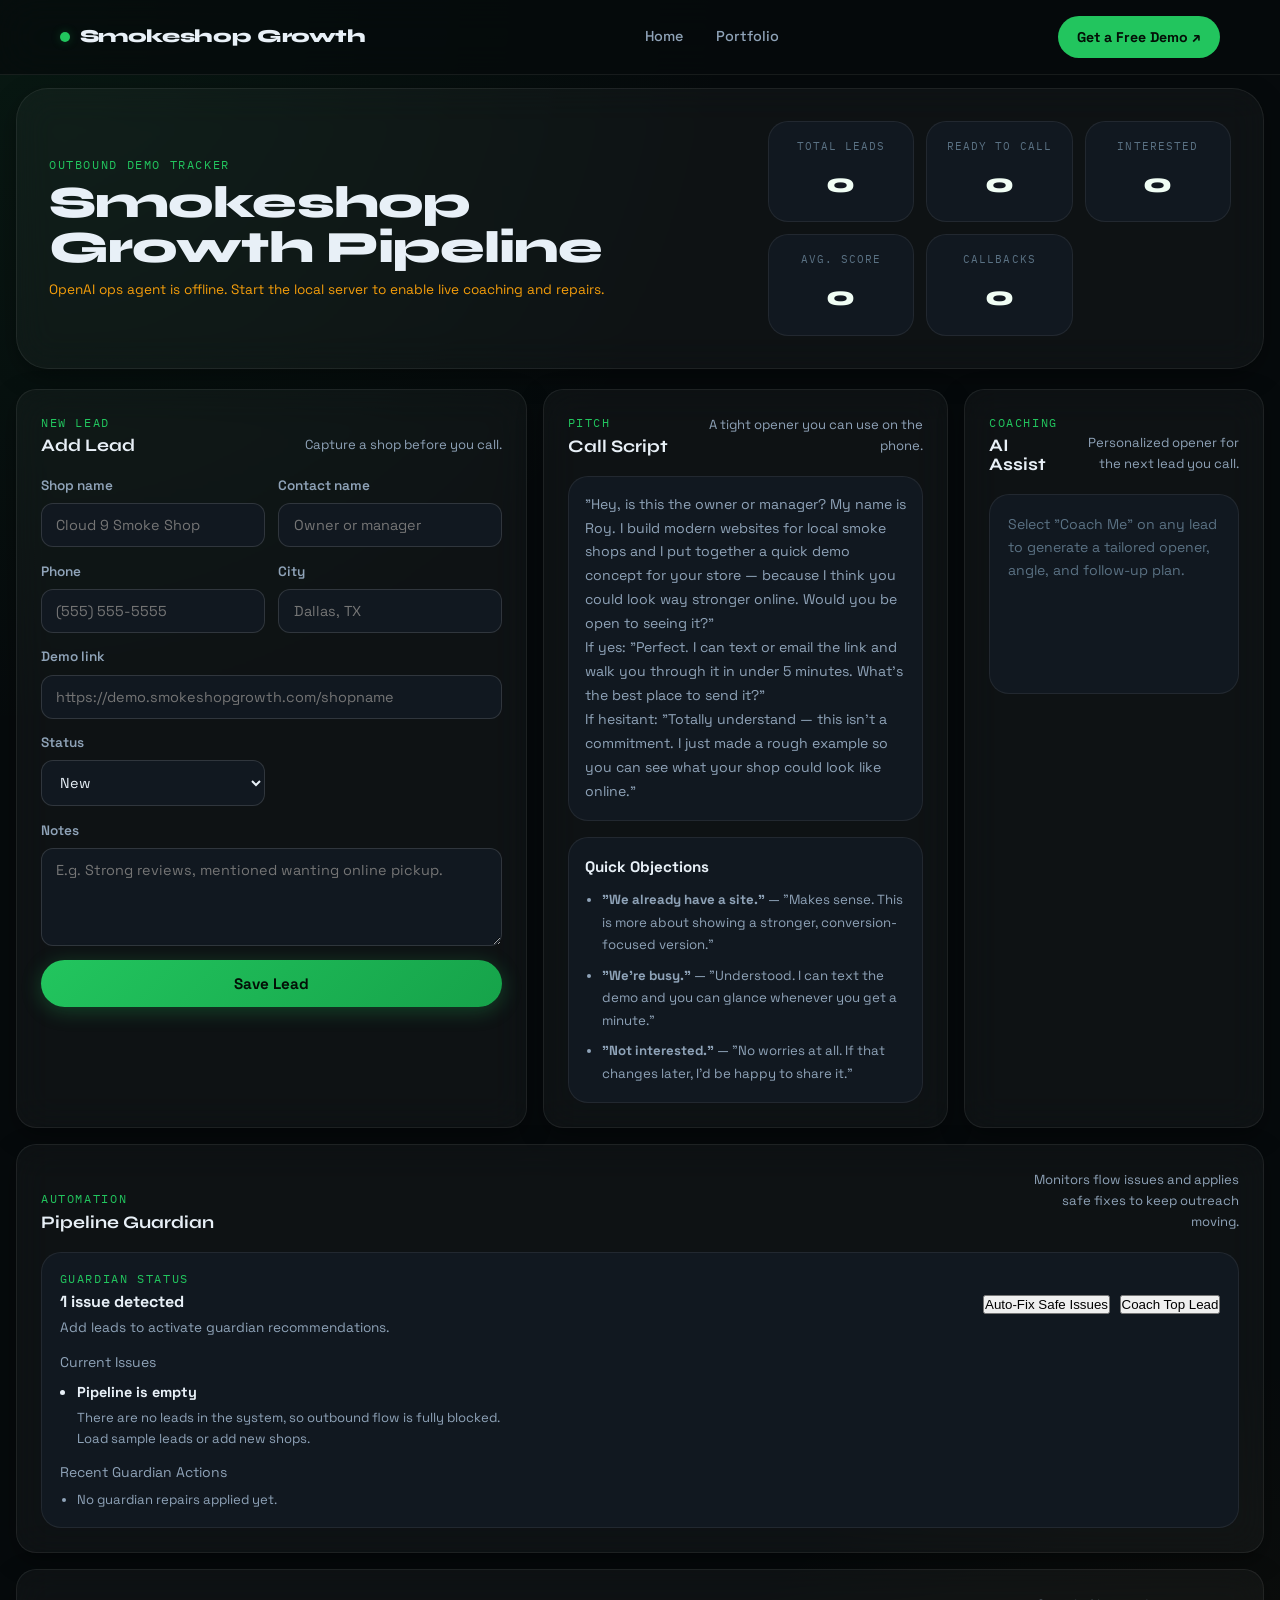
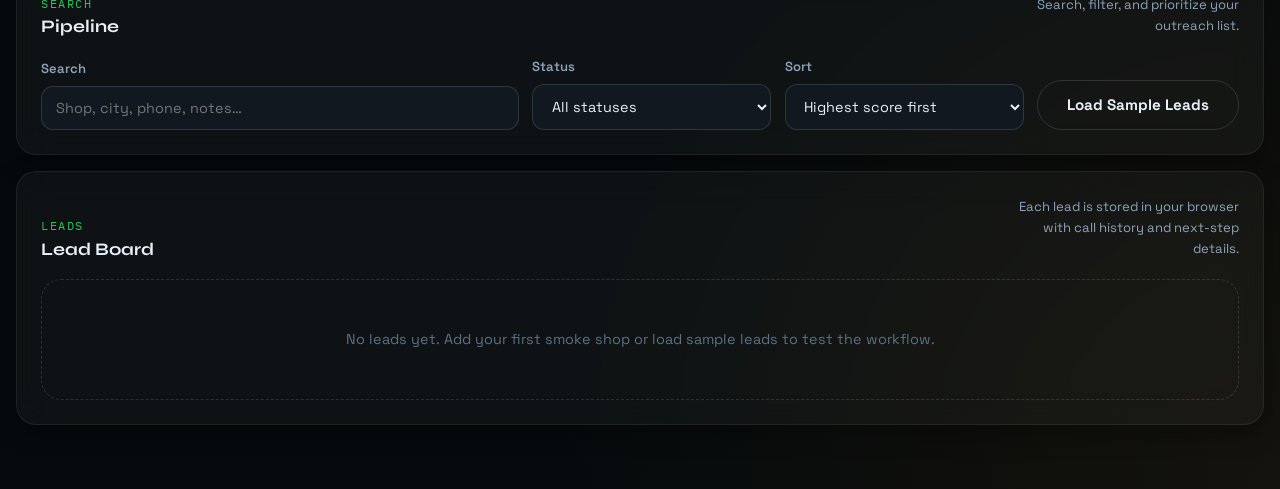
==== pipeline.html @ f9999e14 "Initial commit: Smokeshop Growth website foundation" ====
<!DOCTYPE html>
<html lang="en">
<head>
  <meta charset="UTF-8" />
  <meta name="viewport" content="width=device-width, initial-scale=1.0" />
  <title>Pipeline CRM — Smokeshop Growth</title>
  <meta name="description" content="AI-powered outreach pipeline for smoke shop lead generation. Track leads, log calls, get coaching, and keep your outreach moving." />
  <link rel="preconnect" href="https://fonts.googleapis.com" />
  <link rel="preconnect" href="https://fonts.gstatic.com" crossorigin />
  <link href="https://fonts.googleapis.com/css2?family=Syne:wght@700;800&family=Space+Grotesk:wght@400;500;600;700&family=IBM+Plex+Mono:wght@400;500&display=swap" rel="stylesheet" />
  <link rel="stylesheet" href="./site.css" />
  <link rel="stylesheet" href="./pipeline.css" />
</head>
<body class="pipeline-body">

  <!-- NAV -->
  <nav class="site-nav">
    <div class="container nav-inner">
      <a href="./index.html" class="nav-logo" id="nav-logo">
        <div class="logo-dot"></div>
        Smokeshop Growth
      </a>
      <ul class="nav-links">
        <li><a href="./index.html" id="nav-home">Home</a></li>
        <li><a href="./portfolio.html" id="nav-portfolio">Portfolio</a></li>
      </ul>
      <a href="./index.html#contact" class="nav-cta" id="nav-contact-cta">Get a Free Demo ↗</a>
    </div>
  </nav>

  <div class="pipeline-shell">

    <!-- HEADER / STATS -->
    <header class="pipeline-header glass">
      <div class="pipeline-header-text">
        <p class="eyebrow">Outbound Demo Tracker</p>
        <h1 id="pipeline-title">Smokeshop Growth Pipeline</h1>
        <p class="pipeline-sub" id="ops-agent-status">Track leads, call outcomes, and demo links in one focused workspace.</p>
      </div>
      <div class="hero-stats" id="hero-stats"></div>
    </header>

    <main class="pipeline-layout">

      <!-- ADD LEAD -->
      <section class="p-panel p-panel-form glass" id="panel-add-lead">
        <div class="p-panel-heading">
          <div>
            <p class="eyebrow">New Lead</p>
            <h2>Add Lead</h2>
          </div>
          <p class="p-panel-desc">Capture a shop before you call.</p>
        </div>
        <form id="lead-form" class="lead-form">
          <label>
            Shop name
            <input name="name" type="text" placeholder="Cloud 9 Smoke Shop" required />
          </label>
          <label>
            Contact name
            <input name="contact" type="text" placeholder="Owner or manager" />
          </label>
          <label>
            Phone
            <input name="phone" type="tel" placeholder="(555) 555-5555" required />
          </label>
          <label>
            City
            <input name="city" type="text" placeholder="Dallas, TX" />
          </label>
          <label class="full-col">
            Demo link
            <input name="demoUrl" type="url" placeholder="https://demo.smokeshopgrowth.com/shopname" />
          </label>
          <label>
            Status
            <select name="status">
              <option value="new">New</option>
              <option value="ready-to-call">Ready to Call</option>
              <option value="interested">Interested</option>
              <option value="callback">Callback</option>
              <option value="not-interested">Not Interested</option>
            </select>
          </label>
          <label class="full-col">
            Notes
            <textarea name="notes" rows="4" placeholder="E.g. Strong reviews, mentioned wanting online pickup."></textarea>
          </label>
          <button type="submit" class="btn btn-primary full-col" id="save-lead-btn">Save Lead</button>
        </form>
      </section>

      <!-- CALL SCRIPT -->
      <section class="p-panel p-panel-script glass" id="panel-script">
        <div class="p-panel-heading">
          <div>
            <p class="eyebrow">Pitch</p>
            <h2>Call Script</h2>
          </div>
          <p class="p-panel-desc">A tight opener you can use on the phone.</p>
        </div>
        <div class="script-card">
          <p>"Hey, is this the owner or manager? My name is Roy. I build modern websites for local smoke shops and I put together a quick demo concept for your store — because I think you could look way stronger online. Would you be open to seeing it?"</p>
          <p>If yes: "Perfect. I can text or email the link and walk you through it in under 5 minutes. What's the best place to send it?"</p>
          <p>If hesitant: "Totally understand — this isn't a commitment. I just made a rough example so you can see what your shop could look like online."</p>
        </div>
        <div class="objections-card">
          <h3>Quick Objections</h3>
          <ul>
            <li><strong>"We already have a site."</strong> — "Makes sense. This is more about showing a stronger, conversion-focused version."</li>
            <li><strong>"We're busy."</strong> — "Understood. I can text the demo and you can glance whenever you get a minute."</li>
            <li><strong>"Not interested."</strong> — "No worries at all. If that changes later, I'd be happy to share it."</li>
          </ul>
        </div>
      </section>

      <!-- AI ASSIST -->
      <section class="p-panel p-panel-ai glass" id="panel-ai">
        <div class="p-panel-heading">
          <div>
            <p class="eyebrow">Coaching</p>
            <h2>AI Assist</h2>
          </div>
          <p class="p-panel-desc">Personalized opener for the next lead you call.</p>
        </div>
        <div id="ai-assistant" class="assistant-card">
          <div class="assistant-empty">Select "Coach Me" on any lead to get a tailored opener, angle, and follow-up plan.</div>
        </div>
      </section>

      <!-- GUARDIAN -->
      <section class="p-panel p-panel-guardian glass" id="panel-guardian">
        <div class="p-panel-heading">
          <div>
            <p class="eyebrow">Automation</p>
            <h2>Pipeline Guardian</h2>
          </div>
          <p class="p-panel-desc">Monitors flow issues and applies safe fixes to keep outreach moving.</p>
        </div>
        <div id="guardian-panel" class="guardian-card">
          <div class="assistant-empty">The guardian scans for blocked leads, weak records, and stale follow-ups.</div>
        </div>
      </section>

      <!-- FILTERS -->
      <section class="p-panel p-panel-filters glass" id="panel-filters">
        <div class="p-panel-heading">
          <div>
            <p class="eyebrow">Search</p>
            <h2>Pipeline</h2>
          </div>
          <p class="p-panel-desc">Search, filter, and prioritize your outreach list.</p>
        </div>
        <div class="p-toolbar">
          <label class="search-label">
            <span>Search</span>
            <input id="search-input" type="search" placeholder="Shop, city, phone, notes…" />
          </label>
          <label>
            <span>Status</span>
            <select id="status-filter">
              <option value="all">All statuses</option>
              <option value="new">New</option>
              <option value="ready-to-call">Ready to Call</option>
              <option value="interested">Interested</option>
              <option value="callback">Callback</option>
              <option value="not-interested">Not Interested</option>
            </select>
          </label>
          <label>
            <span>Sort</span>
            <select id="sort-order">
              <option value="score">Highest score first</option>
              <option value="newest">Newest first</option>
              <option value="oldest">Oldest first</option>
              <option value="name">Name A-Z</option>
            </select>
          </label>
          <button id="seed-demo-data" class="btn btn-outline" type="button" id="load-samples-btn">Load Sample Leads</button>
        </div>
      </section>

      <!-- LEAD BOARD -->
      <section class="p-panel p-panel-table glass" id="panel-board">
        <div class="p-panel-heading">
          <div>
            <p class="eyebrow">Leads</p>
            <h2>Lead Board</h2>
          </div>
          <p class="p-panel-desc">Each lead is stored in your browser with call history and next-step details.</p>
        </div>
        <div id="empty-state" class="empty-state" hidden>
          No leads yet. Add your first smoke shop or load sample leads to test the workflow.
        </div>
        <div id="lead-list" class="lead-list"></div>
      </section>

    </main>
  </div>

  <!-- Lead card template -->
  <template id="lead-card-template">
    <article class="lead-card glass">
      <div class="lead-main">
        <div>
          <div class="lead-title-row">
            <h3 class="lead-name"></h3>
            <span class="status-pill"></span>
            <span class="score-pill"></span>
          </div>
          <p class="lead-meta"></p>
        </div>
        <div class="lead-actions">
          <button class="btn btn-outline btn-sm lead-coach" type="button">Coach Me</button>
          <button class="btn btn-ghost-danger btn-sm lead-delete" type="button">Delete</button>
        </div>
      </div>
      <div class="lead-grid">
        <div>
          <p class="p-label">Contact</p>
          <p class="lead-contact"></p>
        </div>
        <div>
          <p class="p-label">Phone</p>
          <p class="lead-phone"></p>
        </div>
        <div>
          <p class="p-label">Demo</p>
          <p class="lead-demo"></p>
        </div>
        <div>
          <p class="p-label">Created</p>
          <p class="lead-created"></p>
        </div>
      </div>
      <label>
        Update status
        <select class="lead-status-select">
          <option value="new">New</option>
          <option value="ready-to-call">Ready to Call</option>
          <option value="interested">Interested</option>
          <option value="callback">Callback</option>
          <option value="not-interested">Not Interested</option>
        </select>
      </label>
      <label>
        Call note
        <textarea class="lead-log-input" rows="3" placeholder="What happened on the latest call?"></textarea>
      </label>
      <button class="btn btn-primary btn-sm lead-log-save" type="button">Save Call Update</button>
      <div class="notes-block">
        <p class="p-label">Notes</p>
        <p class="lead-notes"></p>
      </div>
      <div class="score-block">
        <p class="p-label">Score Drivers</p>
        <ul class="lead-score-reasons"></ul>
      </div>
      <div class="repair-block">
        <p class="p-label">Guardian Recommendations</p>
        <ul class="lead-repair-list"></ul>
      </div>
      <div class="history-block">
        <p class="p-label">Call History</p>
        <ul class="lead-history"></ul>
      </div>
    </article>
  </template>

  <script src="./pipeline.js"></script>
</body>
</html>
---- site.css ----
/* ============================================================
   smokeshopgrowth.com — Site Design System
   Dark mode, emerald-green + amber accent palette
   ============================================================ */

@import url('https://fonts.googleapis.com/css2?family=Syne:wght@700;800&family=Space+Grotesk:wght@400;500;600;700&family=IBM+Plex+Mono:wght@400;500&display=swap');

:root {
  /* Palette */
  --bg:          #060a0c;
  --surface:     #0d1117;
  --surface-2:   #111820;
  --surface-3:   #161e29;
  --line:        rgba(255,255,255,0.07);
  --line-strong: rgba(255,255,255,0.13);

  /* Text */
  --text:        #e8f0f7;
  --text-2:      #8fa3b8;
  --text-3:      #5a7183;

  /* Accents */
  --green:       #22c55e;
  --green-dim:   rgba(34,197,94,0.14);
  --green-glow:  rgba(34,197,94,0.28);
  --amber:       #f59e0b;
  --amber-dim:   rgba(245,158,11,0.14);
  --amber-glow:  rgba(245,158,11,0.28);
  --red-dim:     rgba(239,68,68,0.14);

  /* Radii / Shadow */
  --radius-sm:   12px;
  --radius:      20px;
  --radius-lg:   32px;
  --shadow:      0 24px 60px rgba(0,0,0,0.5);
  --shadow-sm:   0 8px 24px rgba(0,0,0,0.35);
}

/* ── Reset ──────────────────────────────────────────────── */
*, *::before, *::after { box-sizing: border-box; margin: 0; padding: 0; }

html { scroll-behavior: smooth; }

body {
  font-family: 'Space Grotesk', sans-serif;
  background: var(--bg);
  color: var(--text);
  min-height: 100vh;
  line-height: 1.6;
  -webkit-font-smoothing: antialiased;
}

a { color: inherit; text-decoration: none; }
img { display: block; max-width: 100%; height: auto; }

/* ── Typography ─────────────────────────────────────────── */
.eyebrow {
  font-family: 'IBM Plex Mono', monospace;
  font-size: 0.72rem;
  letter-spacing: 0.14em;
  text-transform: uppercase;
  color: var(--green);
}

h1 { font-family: 'Syne', sans-serif; font-weight: 800; line-height: 1.0; }
h2 { font-family: 'Syne', sans-serif; font-weight: 700; line-height: 1.08; }
h3 { font-family: 'Space Grotesk', sans-serif; font-weight: 700; }

/* ── Layout helpers ─────────────────────────────────────── */
.container {
  width: min(1160px, calc(100% - 2.5rem));
  margin: 0 auto;
}

/* ── Shared Nav ─────────────────────────────────────────── */
.site-nav {
  position: fixed;
  top: 0; left: 0; right: 0;
  z-index: 100;
  padding: 1rem 0;
  background: rgba(6,10,12,0.72);
  backdrop-filter: blur(22px);
  -webkit-backdrop-filter: blur(22px);
  border-bottom: 1px solid var(--line);
  transition: background 0.3s;
}

.nav-inner {
  display: flex;
  align-items: center;
  justify-content: space-between;
  gap: 1rem;
}

.nav-logo {
  display: flex;
  align-items: center;
  gap: 0.6rem;
  font-family: 'Syne', sans-serif;
  font-weight: 800;
  font-size: 1.15rem;
  letter-spacing: -0.02em;
}

.nav-logo .logo-dot {
  width: 10px; height: 10px;
  border-radius: 50%;
  background: var(--green);
  box-shadow: 0 0 10px var(--green-glow);
  animation: pulse 2.4s ease-in-out infinite;
}

@keyframes pulse {
  0%, 100% { box-shadow: 0 0 8px var(--green-glow); }
  50%       { box-shadow: 0 0 20px var(--green), 0 0 40px var(--green-glow); }
}

.nav-links {
  display: flex;
  align-items: center;
  gap: 0.25rem;
  list-style: none;
}

.nav-links a {
  display: block;
  padding: 0.5rem 0.9rem;
  font-size: 0.9rem;
  font-weight: 500;
  color: var(--text-2);
  border-radius: var(--radius-sm);
  transition: color 0.2s, background 0.2s;
}

.nav-links a:hover,
.nav-links a.active {
  color: var(--text);
  background: var(--line);
}

.nav-cta {
  display: inline-flex;
  align-items: center;
  gap: 0.4rem;
  padding: 0.6rem 1.2rem;
  background: var(--green);
  color: #030f06 !important;
  font-weight: 700;
  font-size: 0.88rem;
  border-radius: 999px;
  transition: transform 0.18s ease, box-shadow 0.18s ease;
}

.nav-cta:hover {
  transform: translateY(-1px);
  box-shadow: 0 6px 22px var(--green-glow);
}

/* ── Shared Buttons ─────────────────────────────────────── */
.btn {
  display: inline-flex;
  align-items: center;
  justify-content: center;
  gap: 0.5rem;
  padding: 0.9rem 1.8rem;
  border-radius: 999px;
  font-family: 'Space Grotesk', sans-serif;
  font-weight: 700;
  font-size: 0.95rem;
  cursor: pointer;
  border: none;
  transition: transform 0.18s ease, box-shadow 0.18s ease, opacity 0.18s ease;
}

.btn:hover { transform: translateY(-2px); }

.btn-primary {
  background: linear-gradient(135deg, var(--green), #16a34a);
  color: #030f06;
  box-shadow: 0 4px 20px var(--green-glow);
}

.btn-primary:hover { box-shadow: 0 8px 32px var(--green); }

.btn-outline {
  background: transparent;
  color: var(--text);
  border: 1px solid var(--line-strong);
}

.btn-outline:hover { background: var(--line); }

.btn-amber {
  background: linear-gradient(135deg, var(--amber), #d97706);
  color: #1a0900;
  box-shadow: 0 4px 20px var(--amber-glow);
}

.btn-amber:hover { box-shadow: 0 8px 32px var(--amber); }

/* ── Glass card ─────────────────────────────────────────── */
.glass {
  background: rgba(255,255,255,0.035);
  border: 1px solid var(--line);
  backdrop-filter: blur(18px);
  -webkit-backdrop-filter: blur(18px);
  border-radius: var(--radius);
  box-shadow: var(--shadow-sm);
}

/* ── Gradient noise hero ─────────────────────────────────── */
.hero-bg {
  position: absolute;
  inset: 0;
  overflow: hidden;
  pointer-events: none;
  z-index: 0;
  opacity: 0.7;
}

.hero-bg::before {
  content: '';
  position: absolute;
  width: 1200px; height: 1200px;
  top: -400px; left: -300px;
  background: radial-gradient(circle, rgba(34,197,94,0.25) 0%, transparent 60%);
  animation: drift 20s ease-in-out infinite alternate;
}

.hero-bg::after {
  content: '';
  position: absolute;
  width: 900px; height: 900px;
  bottom: -300px; right: -200px;
  background: radial-gradient(circle, rgba(245,158,11,0.18) 0%, transparent 65%);
  animation: drift-reverse 24s ease-in-out infinite alternate-reverse;
}

@keyframes drift {
  from { transform: translate(0, 0) scale(1); }
  to   { transform: translate(80px, 60px) scale(1.15); }
}

@keyframes drift-reverse {
  from { transform: translate(0, 0) scale(1); }
  to   { transform: translate(-80px, -60px) scale(1.1); }
}

/* ── Shared section titles ──────────────────────────────── */
.section-title {
  text-align: center;
  margin-bottom: 3.5rem;
}

.section-title .eyebrow { margin-bottom: 0.75rem; }
.section-title h2 { font-size: clamp(2rem, 3.5vw, 3rem); margin-bottom: 1rem; }

.section-title p {
  font-size: 1.05rem;
  color: var(--text-2);
  max-width: 54ch;
  margin: 0 auto;
}

/* ── Shared footer ──────────────────────────────────────── */
.site-footer {
  border-top: 1px solid var(--line);
  padding: 2.5rem 0;
  margin-top: 5rem;
}

.footer-inner {
  display: flex;
  align-items: center;
  justify-content: space-between;
  gap: 1rem;
  flex-wrap: wrap;
}

.footer-copy { font-size: 0.85rem; color: var(--text-3); }

.footer-links {
  display: flex;
  gap: 1.5rem;
  list-style: none;
}

.footer-links a {
  font-size: 0.85rem;
  color: var(--text-2);
  transition: color 0.2s;
}

.footer-links a:hover { color: var(--green); }

/* ── Reveal animation ───────────────────────────────────── */
.reveal {
  opacity: 0;
  transform: translateY(28px);
  transition: opacity 0.65s ease, transform 0.65s ease;
}

.reveal.visible {
  opacity: 1;
  transform: translateY(0);
}

/* ── Responsive nav ─────────────────────────────────────── */
@media (max-width: 640px) {
  .nav-links { display: none; }
}
---- pipeline.css ----
/* ── Pipeline page override layout ──────────────────────── */
.pipeline-body {
  background:
    radial-gradient(circle at top left, rgba(34,197,94,0.08), transparent 30%),
    radial-gradient(circle at bottom right, rgba(245,158,11,0.06), transparent 30%),
    var(--bg);
}

.pipeline-shell {
  width: min(1280px, calc(100% - 2rem));
  margin: 0 auto;
  padding: 5.5rem 0 4rem;
}

/* ── Header ─────────────────────────────────────────────── */
.pipeline-header {
  display: grid;
  grid-template-columns: 1.5fr 1fr;
  gap: 1.5rem;
  align-items: center;
  padding: 2rem 2rem;
  border-radius: var(--radius-lg);
  margin-bottom: 1.25rem;
}

.pipeline-header-text .eyebrow { margin-bottom: 0.4rem; }

.pipeline-header-text h1 {
  font-size: clamp(1.8rem, 3.5vw, 2.8rem);
  letter-spacing: -0.02em;
  margin-bottom: 0.5rem;
}

.pipeline-sub {
  font-size: 0.9rem;
  color: var(--text-2);
}

.ops-status { font-size: 0.85rem; }
.ops-status[data-tone="live"]     { color: var(--green); }
.ops-status[data-tone="fallback"] { color: var(--amber); }
.ops-status[data-tone="error"]    { color: #f87171; }

/* Stats */
.hero-stats {
  display: grid;
  grid-template-columns: repeat(3, 1fr);
  gap: 0.75rem;
}

.stat {
  background: var(--surface-2);
  border: 1px solid var(--line);
  border-radius: var(--radius);
  padding: 1rem;
  text-align: center;
}

.stat dt {
  font-family: 'IBM Plex Mono', monospace;
  font-size: 0.68rem;
  letter-spacing: 0.1em;
  text-transform: uppercase;
  color: var(--text-3);
  margin-bottom: 0.4rem;
}

.stat dd {
  margin: 0;
  font-size: 1.7rem;
  font-weight: 800;
  font-family: 'Syne', sans-serif;
  color: #f0fdf4;
  -webkit-text-fill-color: #f0fdf4;
}

/* ── Layout grid ─────────────────────────────────────────── */
.pipeline-layout {
  display: grid;
  grid-template-columns: repeat(12, 1fr);
  gap: 1rem;
}

/* ── Panel shared ────────────────────────────────────────── */
.p-panel {
  padding: 1.5rem;
  border-radius: var(--radius);
}

.p-panel-heading {
  display: flex;
  align-items: flex-end;
  justify-content: space-between;
  gap: 1rem;
  margin-bottom: 1.25rem;
}

.p-panel-heading .eyebrow { margin-bottom: 0.25rem; }
.p-panel-heading h2 { font-size: 1.1rem; margin: 0; }

.p-panel-desc {
  font-size: 0.82rem;
  color: var(--text-2);
  max-width: 28ch;
  text-align: right;
  margin: 0;
}

/* Column spans */
.p-panel-form     { grid-column: span 5; }
.p-panel-script   { grid-column: span 4; }
.p-panel-ai       { grid-column: span 3; }
.p-panel-guardian { grid-column: 1 / -1; }
.p-panel-filters  { grid-column: 1 / -1; }
.p-panel-table    { grid-column: 1 / -1; }

/* ── Form ────────────────────────────────────────────────── */
.lead-form {
  display: grid;
  grid-template-columns: repeat(2, 1fr);
  gap: 0.85rem;
}

.full-col { grid-column: 1 / -1; }

.lead-form label,
.p-panel label {
  display: grid;
  gap: 0.4rem;
  font-size: 0.85rem;
  font-weight: 600;
  color: var(--text-2);
}

.lead-form input,
.lead-form select,
.lead-form textarea,
.p-toolbar input,
.p-toolbar select,
.lead-card input,
.lead-card select,
.lead-card textarea {
  font-family: 'Space Grotesk', sans-serif;
  font-size: 0.9rem;
  width: 100%;
  padding: 0.75rem 0.9rem;
  background: var(--surface-2);
  border: 1px solid var(--line-strong);
  border-radius: var(--radius-sm);
  color: var(--text);
  transition: border-color 0.2s, box-shadow 0.2s;
}

.lead-form input:focus,
.lead-form select:focus,
.lead-form textarea:focus,
.p-toolbar input:focus,
.p-toolbar select:focus,
.lead-card input:focus,
.lead-card select:focus,
.lead-card textarea:focus {
  outline: none;
  border-color: var(--green);
  box-shadow: 0 0 0 3px var(--green-dim);
}

/* ── Script card ─────────────────────────────────────────── */
.script-card,
.objections-card {
  background: var(--surface-2);
  border: 1px solid var(--line);
  border-radius: var(--radius);
  padding: 1rem;
  font-size: 0.88rem;
  color: var(--text-2);
  line-height: 1.7;
}

.objections-card {
  margin-top: 1rem;
}

.objections-card h3 {
  font-size: 0.95rem;
  color: var(--text);
  margin-bottom: 0.6rem;
}

.objections-card ul {
  padding-left: 1.1rem;
  display: grid;
  gap: 0.5rem;
  margin: 0;
}

.objections-card li { font-size: 0.83rem; }

/* ── Assistant ───────────────────────────────────────────── */
.assistant-card {
  background: var(--surface-2);
  border: 1px solid var(--line);
  border-radius: var(--radius);
  padding: 1.1rem;
  min-height: 200px;
  display: grid;
  gap: 0.75rem;
  align-content: start;
}

.guardian-card {
  background: var(--surface-2);
  border: 1px solid var(--line);
  border-radius: var(--radius);
  padding: 1.1rem;
  display: grid;
  gap: 0.75rem;
}

.assistant-empty {
  color: var(--text-3);
  font-size: 0.88rem;
  line-height: 1.65;
}

.assistant-block {
  display: grid;
  gap: 0.35rem;
}

.assistant-block p { color: var(--text-2); font-size: 0.875rem; margin: 0; }

.assistant-kicker {
  display: flex;
  justify-content: space-between;
  gap: 0.75rem;
  align-items: center;
  flex-wrap: wrap;
}

.assistant-title { margin-bottom: 0.2rem; font-size: 1rem !important; }

.assistant-list {
  padding-left: 1.1rem;
  margin: 0;
  display: grid;
  gap: 0.4rem;
}

.assistant-list li { font-size: 0.85rem; color: var(--text-2); }

/* Labels */
.p-label {
  font-family: 'IBM Plex Mono', monospace;
  font-size: 0.68rem;
  letter-spacing: 0.1em;
  text-transform: uppercase;
  color: var(--text-3);
  margin-bottom: 0.2rem !important;
}

/* ── Guardian ────────────────────────────────────────────── */
.guardian-header {
  display: flex;
  justify-content: space-between;
  gap: 1rem;
  flex-wrap: wrap;
  align-items: center;
}

.guardian-meta { color: var(--text-2); font-size: 0.85rem; }
.guardian-actions { display: flex; gap: 0.6rem; flex-wrap: wrap; }

.guardian-list,
.guardian-recent,
.lead-repair-list {
  padding-left: 1.1rem;
  display: grid;
  gap: 0.4rem;
  margin: 0;
}

.guardian-item strong { display: block; font-size: 0.9rem; margin-bottom: 0.15rem; }
.guardian-item span   { display: block; font-size: 0.82rem; color: var(--text-2); }
.guardian-recent li   { font-size: 0.82rem; color: var(--text-2); }

/* ── Toolbar ─────────────────────────────────────────────── */
.p-toolbar {
  display: grid;
  grid-template-columns: 2fr 1fr 1fr auto;
  gap: 0.85rem;
  align-items: end;
}

.p-toolbar label {
  display: grid;
  gap: 0.4rem;
  font-size: 0.82rem;
  font-weight: 600;
  color: var(--text-2);
}

.search-label span { display: block; }

/* ── Lead list ───────────────────────────────────────────── */
.lead-list { display: grid; gap: 0.85rem; }

.lead-card {
  display: grid;
  gap: 0.85rem;
  padding: 1.25rem;
  border-radius: var(--radius);
  animation: rise 300ms ease;
}

@keyframes rise {
  from { opacity: 0; transform: translateY(8px); }
  to   { opacity: 1; transform: translateY(0); }
}

.lead-main {
  display: flex;
  justify-content: space-between;
  gap: 1rem;
  align-items: flex-start;
}

.lead-title-row {
  display: flex;
  gap: 0.6rem;
  align-items: center;
  flex-wrap: wrap;
}

.lead-name { margin: 0; font-size: 1rem; }

.lead-meta,
.lead-contact,
.lead-phone,
.lead-demo,
.lead-created,
.lead-notes { color: var(--text-2); font-size: 0.85rem; margin: 0; }

.lead-demo a { color: var(--green); }

.lead-grid {
  display: grid;
  grid-template-columns: repeat(4, 1fr);
  gap: 0.75rem;
}

.lead-actions { display: flex; gap: 0.5rem; flex-shrink: 0; }

/* Pill badges */
.status-pill {
  display: inline-flex;
  align-items: center;
  padding: 0.28rem 0.7rem;
  border-radius: 999px;
  font-size: 0.72rem;
  font-weight: 700;
  font-family: 'IBM Plex Mono', monospace;
  background: var(--green-dim);
  color: var(--green);
}

.status-pill[data-tone="interested"]    { background: rgba(139,92,246,0.15); color: #a78bfa; }
.status-pill[data-tone="not-interested"]{ background: rgba(239,68,68,0.12); color: #f87171; }
.status-pill[data-tone="callback"]      { background: var(--amber-dim); color: var(--amber); }
.status-pill[data-tone="new"]           { background: var(--line); color: var(--text-2); }
.status-pill[data-tone="ready-to-call"] { background: var(--green-dim); color: var(--green); }

.score-pill {
  display: inline-flex;
  align-items: center;
  padding: 0.28rem 0.7rem;
  border-radius: 999px;
  font-size: 0.72rem;
  font-weight: 700;
  font-family: 'IBM Plex Mono', monospace;
  background: var(--line);
  color: var(--text-2);
}

/* Sub-buttons in pipeline */
.btn-sm {
  padding: 0.55rem 1rem;
  font-size: 0.82rem;
}

.btn-ghost-danger {
  background: rgba(239,68,68,0.1);
  color: #f87171;
  border: 1px solid rgba(239, 68, 68, 0.2);
  border-radius: 999px;
}

.btn-ghost-danger:hover {
  background: rgba(239,68,68,0.18);
}

/* Score/notes/history blocks */
.notes-block,
.score-block,
.repair-block,
.history-block {
  background: var(--surface-2);
  border: 1px solid var(--line);
  border-radius: var(--radius-sm);
  padding: 0.85rem;
}

.lead-score-reasons,
.lead-repair-list,
.lead-history {
  padding-left: 1.1rem;
  display: grid;
  gap: 0.35rem;
  margin: 0;
}

.lead-score-reasons li,
.lead-repair-list li,
.lead-history li { font-size: 0.82rem; color: var(--text-2); }

/* Empty state */
.empty-state {
  text-align: center;
  padding: 3rem;
  color: var(--text-3);
  font-size: 0.9rem;
  border: 1px dashed var(--line-strong);
  border-radius: var(--radius);
}

/* ── Responsive ──────────────────────────────────────────── */
@media (max-width: 1100px) {
  .pipeline-header { grid-template-columns: 1fr; }
  .hero-stats { grid-template-columns: repeat(5, 1fr); }
  .p-panel-form   { grid-column: span 6; }
  .p-panel-script { grid-column: span 6; }
  .p-panel-ai     { grid-column: 1 / -1; }
}

@media (max-width: 768px) {
  .pipeline-shell { padding: 5rem 0 3rem; }
  .hero-stats { grid-template-columns: repeat(3, 1fr); }
  .lead-form  { grid-template-columns: 1fr; }
  .lead-grid  { grid-template-columns: repeat(2, 1fr); }
  .p-toolbar  { grid-template-columns: 1fr; }
  .p-panel-form,
  .p-panel-script,
  .p-panel-ai { grid-column: 1 / -1; }
}

@media (max-width: 480px) {
  .hero-stats { grid-template-columns: repeat(2, 1fr); }
  .lead-grid  { grid-template-columns: 1fr; }
}
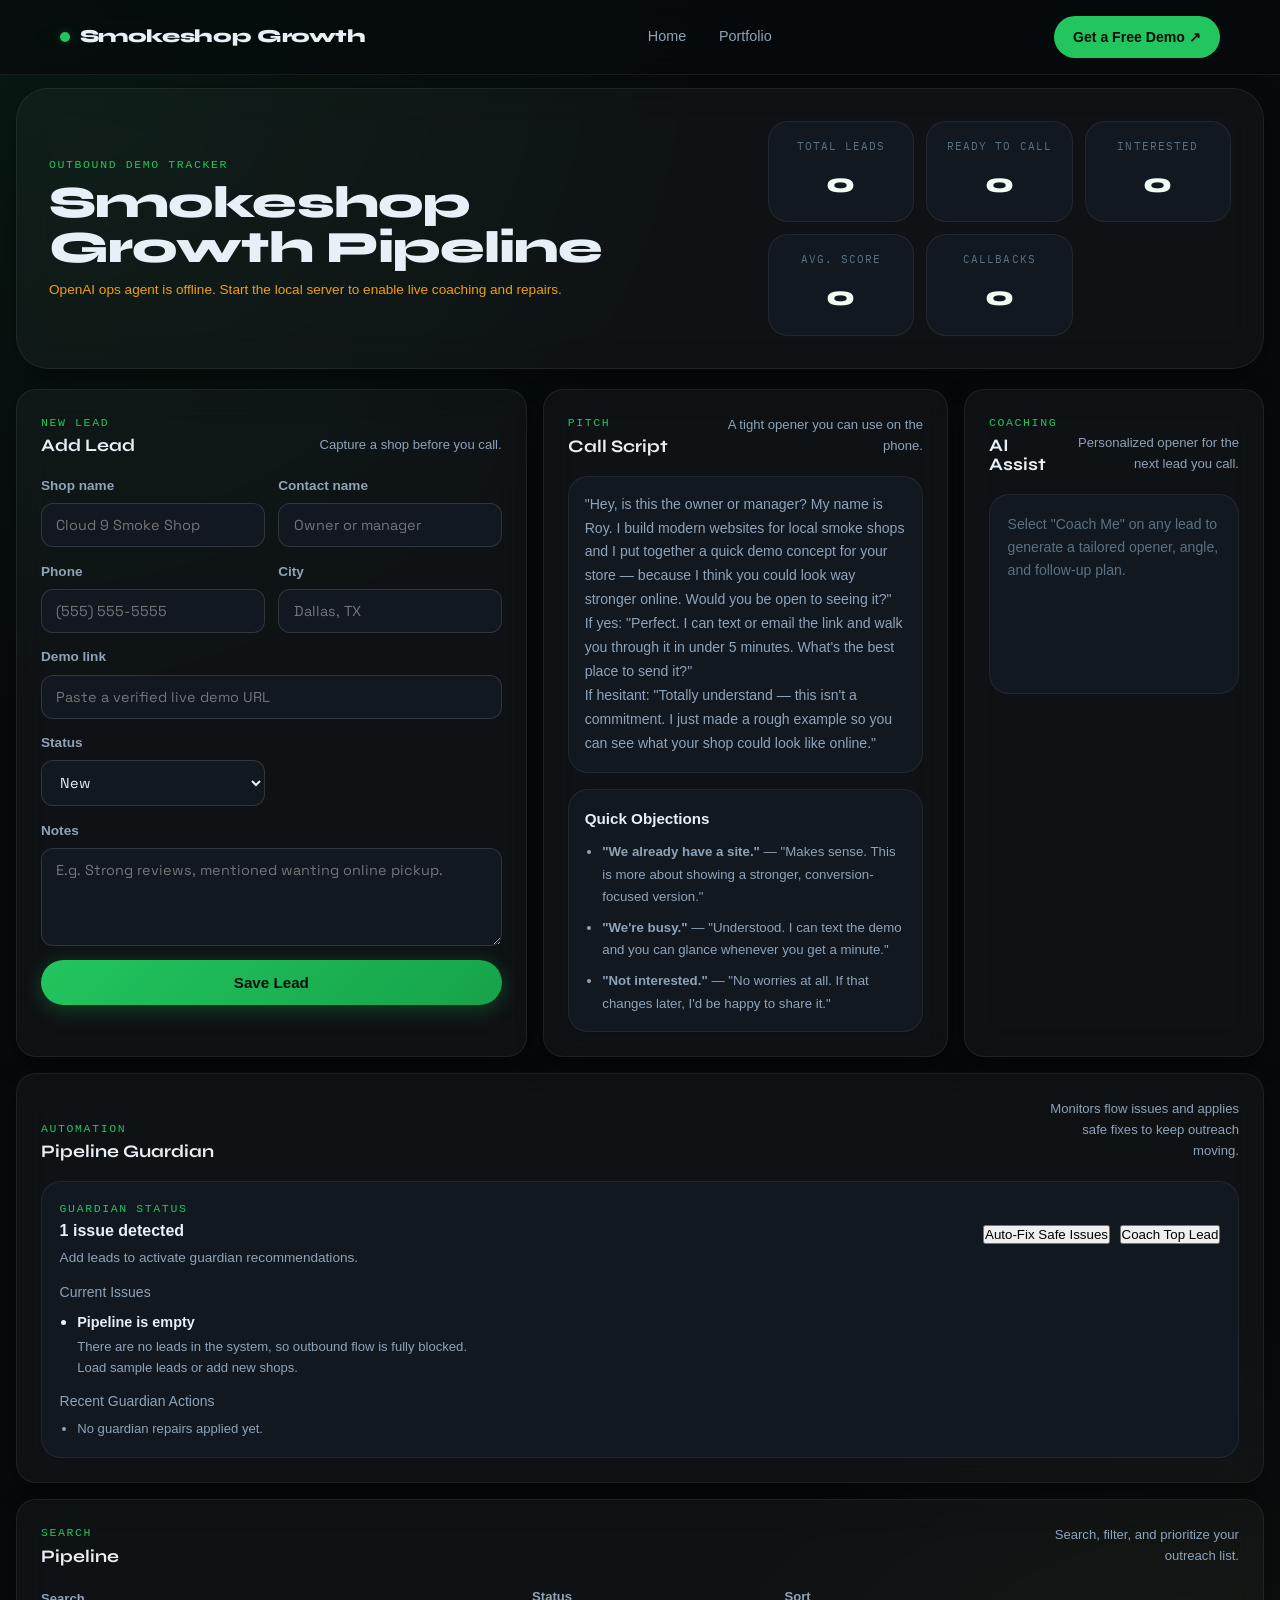
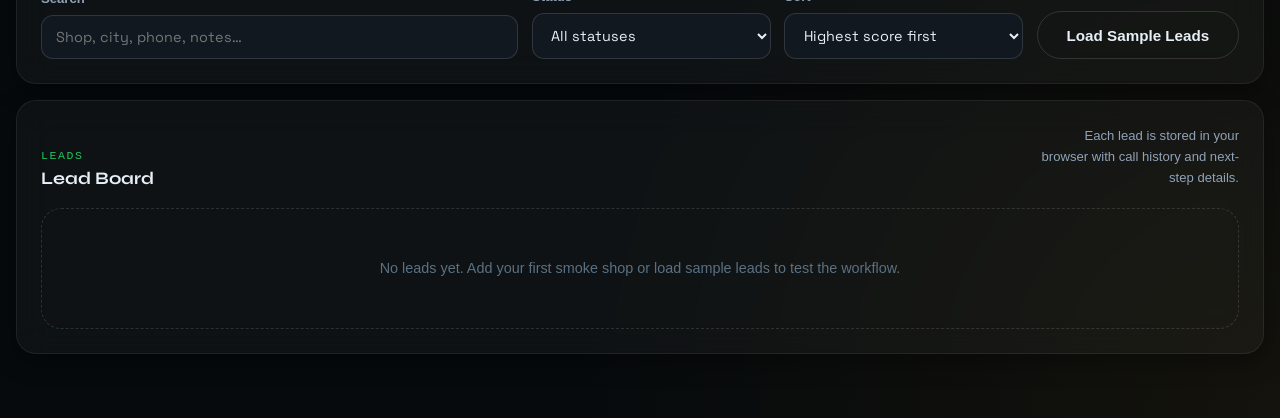
==== commit 241f380c: "fix: harden Smokeshop Growth lead flows" ====
--- a/pipeline.html
+++ b/pipeline.html
@@ -70,7 +70,7 @@
           </label>
           <label class="full-col">
             Demo link
-            <input name="demoUrl" type="url" placeholder="https://demo.smokeshopgrowth.com/shopname" />
+            <input name="demoUrl" type="url" placeholder="Paste a verified live demo URL" />
           </label>
           <label>
             Status
@@ -176,7 +176,7 @@
               <option value="name">Name A-Z</option>
             </select>
           </label>
-          <button id="seed-demo-data" class="btn btn-outline" type="button" id="load-samples-btn">Load Sample Leads</button>
+          <button id="seed-demo-data" class="btn btn-outline" type="button">Load Sample Leads</button>
         </div>
       </section>
 
--- a/site.css
+++ b/site.css
@@ -3,7 +3,7 @@
    Dark mode, emerald-green + amber accent palette
    ============================================================ */
 
-@import url('https://fonts.googleapis.com/css2?family=Syne:wght@700;800&family=Space+Grotesk:wght@400;500;600;700&family=IBM+Plex+Mono:wght@400;500&display=swap');
+/* Font loaded in HTML <link> — no @import needed (avoids duplicate request) */
 
 :root {
   /* Palette */
@@ -42,7 +42,7 @@
 html { scroll-behavior: smooth; }
 
 body {
-  font-family: 'Space Grotesk', sans-serif;
+  font-family: 'Outfit', sans-serif;
   background: var(--bg);
   color: var(--text);
   min-height: 100vh;
@@ -55,7 +55,7 @@
 
 /* ── Typography ─────────────────────────────────────────── */
 .eyebrow {
-  font-family: 'IBM Plex Mono', monospace;
+  font-family: 'JetBrains Mono', monospace;
   font-size: 0.72rem;
   letter-spacing: 0.14em;
   text-transform: uppercase;
@@ -64,7 +64,7 @@
 
 h1 { font-family: 'Syne', sans-serif; font-weight: 800; line-height: 1.0; }
 h2 { font-family: 'Syne', sans-serif; font-weight: 700; line-height: 1.08; }
-h3 { font-family: 'Space Grotesk', sans-serif; font-weight: 700; }
+h3 { font-family: 'Outfit', sans-serif; font-weight: 700; }
 
 /* ── Layout helpers ─────────────────────────────────────── */
 .container {
@@ -164,7 +164,7 @@
   gap: 0.5rem;
   padding: 0.9rem 1.8rem;
   border-radius: 999px;
-  font-family: 'Space Grotesk', sans-serif;
+  font-family: 'Outfit', sans-serif;
   font-weight: 700;
   font-size: 0.95rem;
   cursor: pointer;
@@ -309,3 +309,85 @@
 @media (max-width: 640px) {
   .nav-links { display: none; }
 }
+
+/* ── Mobile Hamburger Nav ────────────────────────────────── */
+.nav-hamburger {
+  display: none;
+  flex-direction: column;
+  gap: 5px;
+  background: none;
+  border: none;
+  cursor: pointer;
+  padding: 0.4rem;
+  z-index: 200;
+}
+
+.nav-hamburger span {
+  display: block;
+  width: 24px;
+  height: 2px;
+  background: var(--text);
+  border-radius: 2px;
+  transition: transform 0.3s, opacity 0.3s;
+}
+
+.nav-hamburger.open span:nth-child(1) { transform: translateY(7px) rotate(45deg); }
+.nav-hamburger.open span:nth-child(2) { opacity: 0; }
+.nav-hamburger.open span:nth-child(3) { transform: translateY(-7px) rotate(-45deg); }
+
+.mobile-nav-overlay {
+  display: none;
+  position: fixed;
+  inset: 0;
+  background: rgba(0,0,0,0.6);
+  z-index: 150;
+  backdrop-filter: blur(4px);
+}
+
+.mobile-nav-overlay.open { display: block; }
+
+.mobile-nav-drawer {
+  position: fixed;
+  top: 0;
+  right: -100%;
+  width: min(320px, 85vw);
+  height: 100vh;
+  background: var(--surface);
+  border-left: 1px solid var(--line-strong);
+  z-index: 160;
+  transition: right 0.35s cubic-bezier(0.4, 0, 0.2, 1);
+  padding: 5rem 2rem 2rem;
+}
+
+.mobile-nav-drawer.open { right: 0; }
+
+.mobile-nav-drawer ul {
+  list-style: none;
+  display: flex;
+  flex-direction: column;
+  gap: 0.5rem;
+}
+
+.mobile-nav-drawer ul a {
+  display: block;
+  padding: 0.9rem 1rem;
+  font-size: 1.1rem;
+  font-weight: 600;
+  color: var(--text-2);
+  border-radius: var(--radius-sm);
+  transition: color 0.2s, background 0.2s;
+}
+
+.mobile-nav-drawer ul a:hover { color: var(--text); background: var(--line); }
+
+.mobile-nav-drawer ul .btn {
+  display: flex;
+  text-align: center;
+  justify-content: center;
+  margin-top: 1rem;
+}
+
+@media (max-width: 640px) {
+  .nav-hamburger { display: flex; }
+  .nav-cta { display: none; }
+}
